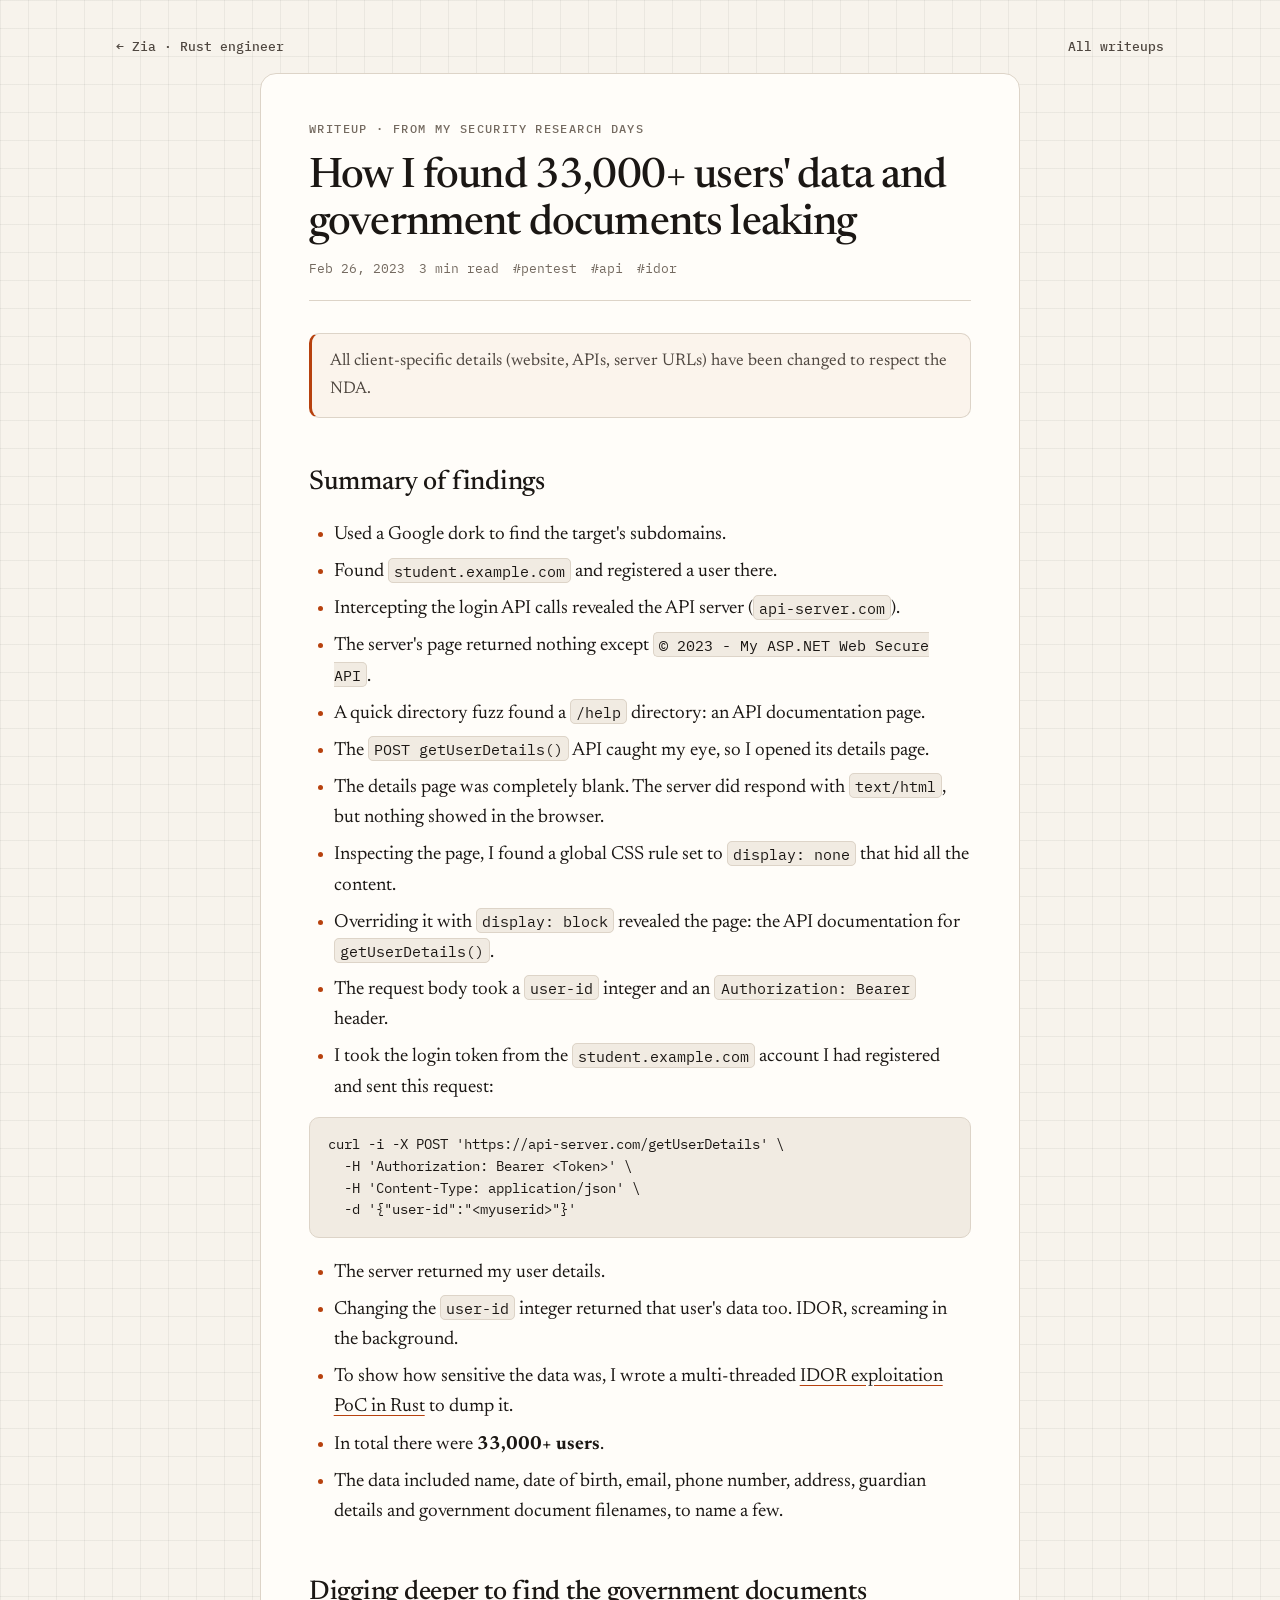
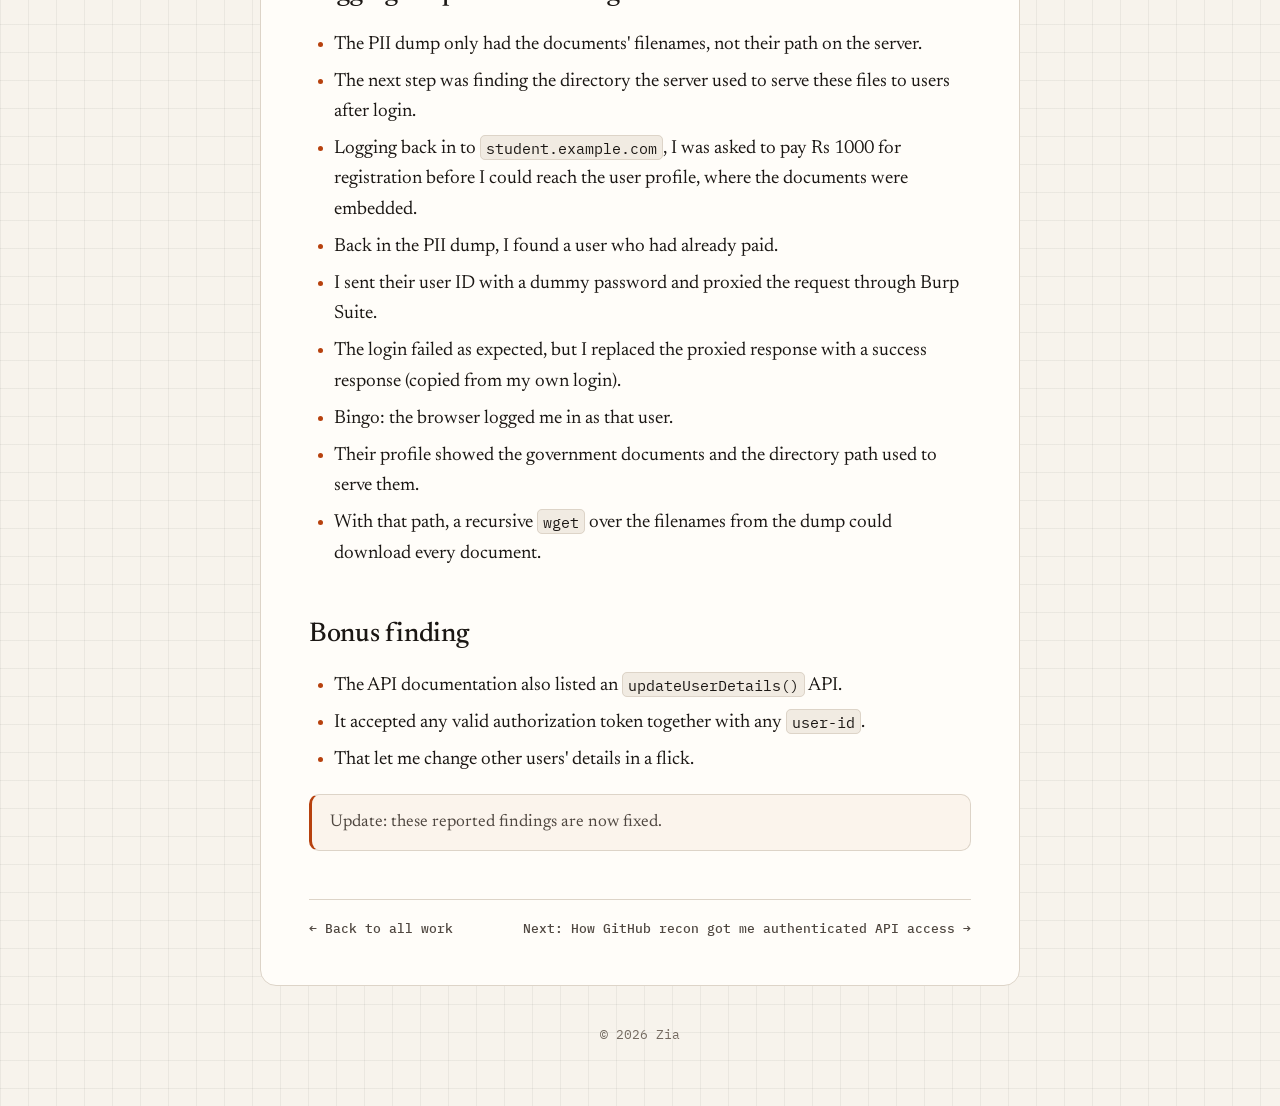
==== writeups/33000-users-data-leak/index.html @ c17f26bb "Replace Jekyll theme starter with hand-written portfolio Plain HTML/CSS site (no build step, .nojeky" ====
<!doctype html>
<html lang="en">
<head>
  <meta charset="utf-8">
  <meta name="viewport" content="width=device-width, initial-scale=1">
  <title>How I found 33,000+ users' data and government documents leaking · Zia</title>
  <meta name="description" content="An IDOR in a hidden API, a Rust PoC to prove it, and a response swap that exposed government ID documents.">
  <meta name="theme-color" content="#f7f3ec">
  <link rel="canonical" href="https://szyth.github.io/writeups/33000-users-data-leak/">
  <meta property="og:type" content="article">
  <meta property="og:title" content="How I found 33,000+ users' data and government documents leaking">
  <meta property="og:description" content="An IDOR in a hidden API, a Rust PoC to prove it, and a response swap that exposed government ID documents.">
  <meta property="og:url" content="https://szyth.github.io/writeups/33000-users-data-leak/">
  <meta property="article:published_time" content="2023-02-26">
  <meta name="twitter:card" content="summary">
  <link rel="icon" href="/assets/favicon.svg" type="image/svg+xml">
  <link rel="preconnect" href="https://fonts.googleapis.com">
  <link rel="preconnect" href="https://fonts.gstatic.com" crossorigin>
  <link href="https://fonts.googleapis.com/css2?family=Newsreader:ital,opsz,wght@0,6..72,400;0,6..72,500;0,6..72,600;1,6..72,400&family=IBM+Plex+Mono:wght@400;500&display=swap" rel="stylesheet">
  <link rel="stylesheet" href="/assets/site.css">
</head>
<body>
<main class="page">
  <nav class="topbar" aria-label="Site">
    <a href="/">← Zia · Rust engineer</a>
    <a href="/#work">All writeups</a>
  </nav>
  <article class="card article">
    <header>
      <span class="kind writeup">Writeup · from my security research days</span>
      <h1>How I found 33,000+ users' data and government documents leaking</h1>
      <div class="meta"><time datetime="2023-02-26">Feb 26, 2023</time><span>3 min read</span><span>#pentest</span><span>#api</span><span>#idor</span></div>
    </header>
    <div class="prose">
<p class="note">All client-specific details (website, APIs, server URLs) have been changed to respect the NDA.</p>

<h2>Summary of findings</h2>
<ul>
  <li>Used a Google dork to find the target's subdomains.</li>
  <li>Found <code>student.example.com</code> and registered a user there.</li>
  <li>Intercepting the login API calls revealed the API server (<code>api-server.com</code>).</li>
  <li>The server's page returned nothing except <code>© 2023 - My ASP.NET Web Secure API</code>.</li>
  <li>A quick directory fuzz found a <code>/help</code> directory: an API documentation page.</li>
  <li>The <code>POST getUserDetails()</code> API caught my eye, so I opened its details page.</li>
  <li>The details page was completely blank. The server did respond with <code>text/html</code>, but nothing showed in the browser.</li>
  <li>Inspecting the page, I found a global CSS rule set to <code>display: none</code> that hid all the content.</li>
  <li>Overriding it with <code>display: block</code> revealed the page: the API documentation for <code>getUserDetails()</code>.</li>
  <li>The request body took a <code>user-id</code> integer and an <code>Authorization: Bearer</code> header.</li>
  <li>I took the login token from the <code>student.example.com</code> account I had registered and sent this request:</li>
</ul>
<pre><code>curl -i -X POST 'https://api-server.com/getUserDetails' \
  -H 'Authorization: Bearer &lt;Token&gt;' \
  -H 'Content-Type: application/json' \
  -d '{"user-id":"&lt;myuserid&gt;"}'</code></pre>
<ul>
  <li>The server returned my user details.</li>
  <li>Changing the <code>user-id</code> integer returned that user's data too. IDOR, screaming in the background.</li>
  <li>To show how sensitive the data was, I wrote a multi-threaded <a href="https://github.com/szyth/idoar">IDOR exploitation PoC in Rust</a> to dump it.</li>
  <li>In total there were <strong>33,000+ users</strong>.</li>
  <li>The data included name, date of birth, email, phone number, address, guardian details and government document filenames, to name a few.</li>
</ul>

<h2>Digging deeper to find the government documents</h2>
<ul>
  <li>The PII dump only had the documents' filenames, not their path on the server.</li>
  <li>The next step was finding the directory the server used to serve these files to users after login.</li>
  <li>Logging back in to <code>student.example.com</code>, I was asked to pay Rs 1000 for registration before I could reach the user profile, where the documents were embedded.</li>
  <li>Back in the PII dump, I found a user who had already paid.</li>
  <li>I sent their user ID with a dummy password and proxied the request through Burp Suite.</li>
  <li>The login failed as expected, but I replaced the proxied response with a success response (copied from my own login).</li>
  <li>Bingo: the browser logged me in as that user.</li>
  <li>Their profile showed the government documents and the directory path used to serve them.</li>
  <li>With that path, a recursive <code>wget</code> over the filenames from the dump could download every document.</li>
</ul>

<h2>Bonus finding</h2>
<ul>
  <li>The API documentation also listed an <code>updateUserDetails()</code> API.</li>
  <li>It accepted any valid authorization token together with any <code>user-id</code>.</li>
  <li>That let me change other users' details in a flick.</li>
</ul>

<p class="note">Update: these reported findings are now fixed.</p>
    </div>
    <nav class="end" aria-label="More">
      <a href="/">← Back to all work</a>
      <a href="/writeups/github-recon-api-access/">Next: How GitHub recon got me authenticated API access →</a>
    </nav>
  </article>
  <footer>© 2026 Zia</footer>
</main>
</body>
</html>
---- assets/site.css ----
:root {
  --paper: #f7f3ec;
  --grid: rgba(27, 23, 20, 0.055);
  --card: #fffdf9;
  --ink: #1b1714;
  --ink-2: #4f4740;
  --ink-3: #746a60;
  --rule: #ddd4c8;
  --rule-2: #c4b8a9;
  --rust: #b7410e;
  --cover: #f1e6db;
  --serif: "Newsreader", Georgia, "Times New Roman", serif;
  --mono: "IBM Plex Mono", ui-monospace, Menlo, monospace;
}
* { box-sizing: border-box; }
body {
  margin: 0; color: var(--ink);
  font: 19px/1.6 var(--serif);
  -webkit-font-smoothing: antialiased;
  background:
    linear-gradient(var(--grid) 1px, transparent 1px) 0 0 / 28px 28px,
    linear-gradient(90deg, var(--grid) 1px, transparent 1px) 0 0 / 28px 28px,
    var(--paper);
}
a { color: inherit; text-decoration-color: var(--rust); text-underline-offset: 4px; text-decoration-thickness: 1px; }
:focus-visible { outline: 2px solid var(--rust); outline-offset: 3px; border-radius: 6px; }
.skip { position: absolute; left: -9999px; }
.skip:focus { left: 16px; top: 12px; z-index: 10; background: var(--card); padding: 8px 12px; border-radius: 8px; }

.page { max-width: 1080px; margin: 0 auto; padding: 40px 16px 64px; }
@media (max-width: 600px) { .page { padding-top: 16px; } }

.card { background: var(--card); border: 1px solid var(--rule); border-radius: 16px; padding: 28px; }

/* ---- info banner ---- */
.me { display: grid; grid-template-columns: auto 1fr auto; gap: 8px 32px; align-items: start; margin-bottom: 28px; }
.me img { width: 96px; height: 96px; border-radius: 50%; object-fit: cover; grid-row: 1 / span 3; }
.me .role { margin: 0; font: 500 12px/1 var(--mono); text-transform: uppercase; letter-spacing: .14em; color: var(--ink-3); }
.me h1 { margin: 6px 0 4px; font-size: clamp(30px, 4.4vw, 44px); line-height: 1.08; font-weight: 400; letter-spacing: -0.02em; }
.me h1 em { color: var(--rust); }
.me .bio { margin: 0; color: var(--ink-2); max-width: 60ch; }
.me .links { grid-column: 3; grid-row: 1 / span 3; display: flex; flex-direction: column; gap: 10px; }
.btn {
  display: inline-flex; justify-content: center; align-items: center;
  padding: 10px 18px; border-radius: 999px;
  font: 500 13px/1 var(--mono); letter-spacing: .02em;
  text-decoration: none; color: var(--ink); background: transparent; border: 1px solid var(--rule-2);
  white-space: nowrap;
}
.btn:hover { border-color: var(--ink); }
.btn.primary { background: var(--ink); color: var(--paper); border-color: var(--ink); }
.btn.primary:hover { background: var(--rust); border-color: var(--rust); }
@media (max-width: 760px) {
  .me { grid-template-columns: 1fr; }
  .me img { grid-row: auto; width: 72px; height: 72px; margin-bottom: 8px; }
  .me .links { grid-column: 1; grid-row: auto; flex-direction: row; flex-wrap: wrap; margin-top: 16px; }
}

/* ---- filters ---- */
.bar { display: flex; align-items: baseline; justify-content: space-between; gap: 12px; margin: 0 0 16px; flex-wrap: wrap; }
.tabs { display: flex; gap: 8px; flex-wrap: wrap; }
.tabs button {
  font: 500 13px/1 var(--mono); letter-spacing: .02em;
  padding: 9px 14px; border-radius: 999px; cursor: pointer;
  border: 1px solid var(--rule-2); background: var(--card); color: var(--ink-2);
}
.tabs button:hover { border-color: var(--ink); color: var(--ink); }
.tabs button[aria-pressed="true"] { background: var(--ink); border-color: var(--ink); color: var(--paper); }
.count { font: 12px var(--mono); color: var(--ink-3); }

/* ---- cards ---- */
.grid { display: grid; gap: 16px; grid-template-columns: repeat(3, 1fr); }
@media (max-width: 900px) { .grid { grid-template-columns: repeat(2, 1fr); } }
@media (max-width: 600px) { .grid { grid-template-columns: 1fr; } }

.item { display: flex; flex-direction: column; gap: 10px; text-decoration: none; padding: 24px; transition: border-color .15s, transform .15s; }
.item:hover { border-color: var(--rule-2); transform: translateY(-2px); }
.item:hover h2 { text-decoration: underline; text-decoration-color: var(--rust); text-underline-offset: 4px; text-decoration-thickness: 1px; }
.item[hidden] { display: none; }
@media (prefers-reduced-motion: reduce) { .item { transition: none; } .item:hover { transform: none; } }

.cover {
  margin: -24px -24px 6px; height: 132px; border-radius: 15px 15px 0 0; border-bottom: 1px solid var(--rule);
  display: flex; align-items: flex-end; gap: 12px; padding: 14px 18px;
  font: 500 12px/1.3 var(--mono); color: var(--ink-2);
  background:
    linear-gradient(var(--grid) 1px, transparent 1px) 0 0 / 14px 14px,
    linear-gradient(90deg, var(--grid) 1px, transparent 1px) 0 0 / 14px 14px,
    var(--cover);
}
.cover b { font: 400 54px/0.9 var(--serif); color: var(--rust); margin-right: auto; }
.cover span { text-align: right; }

.kind { font: 500 11.5px/1 var(--mono); text-transform: uppercase; letter-spacing: .12em; }
.kind.project { color: var(--rust); }
.kind.writeup { color: var(--ink-3); }
.item h2 { margin: 0; font-size: 23px; line-height: 1.22; font-weight: 500; letter-spacing: -0.01em; }
.item p { margin: 0; color: var(--ink-2); font-size: 17.5px; line-height: 1.55; }
.meta { margin-top: auto; padding-top: 10px; border-top: 1px solid var(--rule); display: flex; flex-wrap: wrap; gap: 4px 14px; font: 12.5px var(--mono); color: var(--ink-3); }

.empty { grid-column: 1 / -1; text-align: center; padding: 40px 24px; color: var(--ink-2); border-style: dashed; }
.empty[hidden] { display: none; }

footer { margin-top: 40px; text-align: center; font: 12.5px var(--mono); color: var(--ink-3); }

/* ---- 404 ---- */
.notfound { max-width: 640px; margin: 10vh auto 0; }
.notfound pre { font: 14px/1.7 var(--mono); color: var(--ink-2); white-space: pre-wrap; margin: 0 0 24px; }
.notfound pre b { color: var(--rust); font-weight: 500; }

/* ---- writeup pages ---- */
.topbar { display: flex; justify-content: space-between; align-items: center; gap: 12px; margin-bottom: 20px; font: 500 13px/1 var(--mono); }
.topbar a { text-decoration: none; color: var(--ink-2); }
.topbar a:hover { color: var(--rust); }
.article { max-width: 760px; margin: 0 auto; padding: 40px 48px 48px; }
@media (max-width: 700px) { .article { padding: 24px 20px 32px; } }
.article header { border-bottom: 1px solid var(--rule); padding-bottom: 24px; margin-bottom: 32px; }
.article h1 { margin: 10px 0 12px; font-size: clamp(30px, 5vw, 42px); line-height: 1.12; font-weight: 500; letter-spacing: -0.02em; }
.article .meta { border: 0; padding: 0; margin: 0; }
.prose > * + * { margin-top: 1.05em; }
.prose p, .prose ul, .prose ol, .prose pre, .prose figure, .prose table { margin-bottom: 0; }
.prose h2 { font-size: 27px; font-weight: 500; letter-spacing: -0.01em; line-height: 1.25; margin: 1.8em 0 0; }
.prose h3 { font-size: 21px; font-weight: 600; margin: 1.4em 0 0; }
.prose ul, .prose ol { padding-left: 1.3em; }
.prose li + li { margin-top: .35em; }
.prose li::marker { color: var(--rust); }
.prose a { text-decoration: underline; text-decoration-color: var(--rust); }
.prose a:hover { color: var(--rust); }
.prose code { font: .8em var(--mono); background: #f1ebe2; border: 1px solid var(--rule); padding: .1em .35em; border-radius: 5px; overflow-wrap: anywhere; }
.prose pre { background: #f1ebe2; border: 1px solid var(--rule); border-radius: 10px; padding: 16px 18px; overflow-x: auto; font: 13.5px/1.6 var(--mono); }
.prose pre code { background: none; border: 0; padding: 0; font-size: inherit; overflow-wrap: normal; }
.prose figure { margin-left: 0; margin-right: 0; }
.prose img { max-width: 100%; height: auto; display: block; border: 1px solid var(--rule); border-radius: 10px; }
.prose figcaption { margin-top: 8px; font: 12.5px var(--mono); color: var(--ink-3); text-align: center; }
.prose hr { border: 0; border-top: 1px solid var(--rule); margin: 2em 0; }
.note { padding: 14px 18px; border: 1px solid var(--rule); border-left: 3px solid var(--rust); border-radius: 10px; background: #fbf4ec; font-size: 17px; color: var(--ink-2); }
.kaomoji { font: 500 22px var(--mono); color: var(--rust); }
.end { margin-top: 48px; padding-top: 20px; border-top: 1px solid var(--rule); display: flex; justify-content: space-between; gap: 12px; flex-wrap: wrap; font: 500 13px var(--mono); }
.end a { text-decoration: none; color: var(--ink-2); }
.end a:hover { color: var(--rust); }
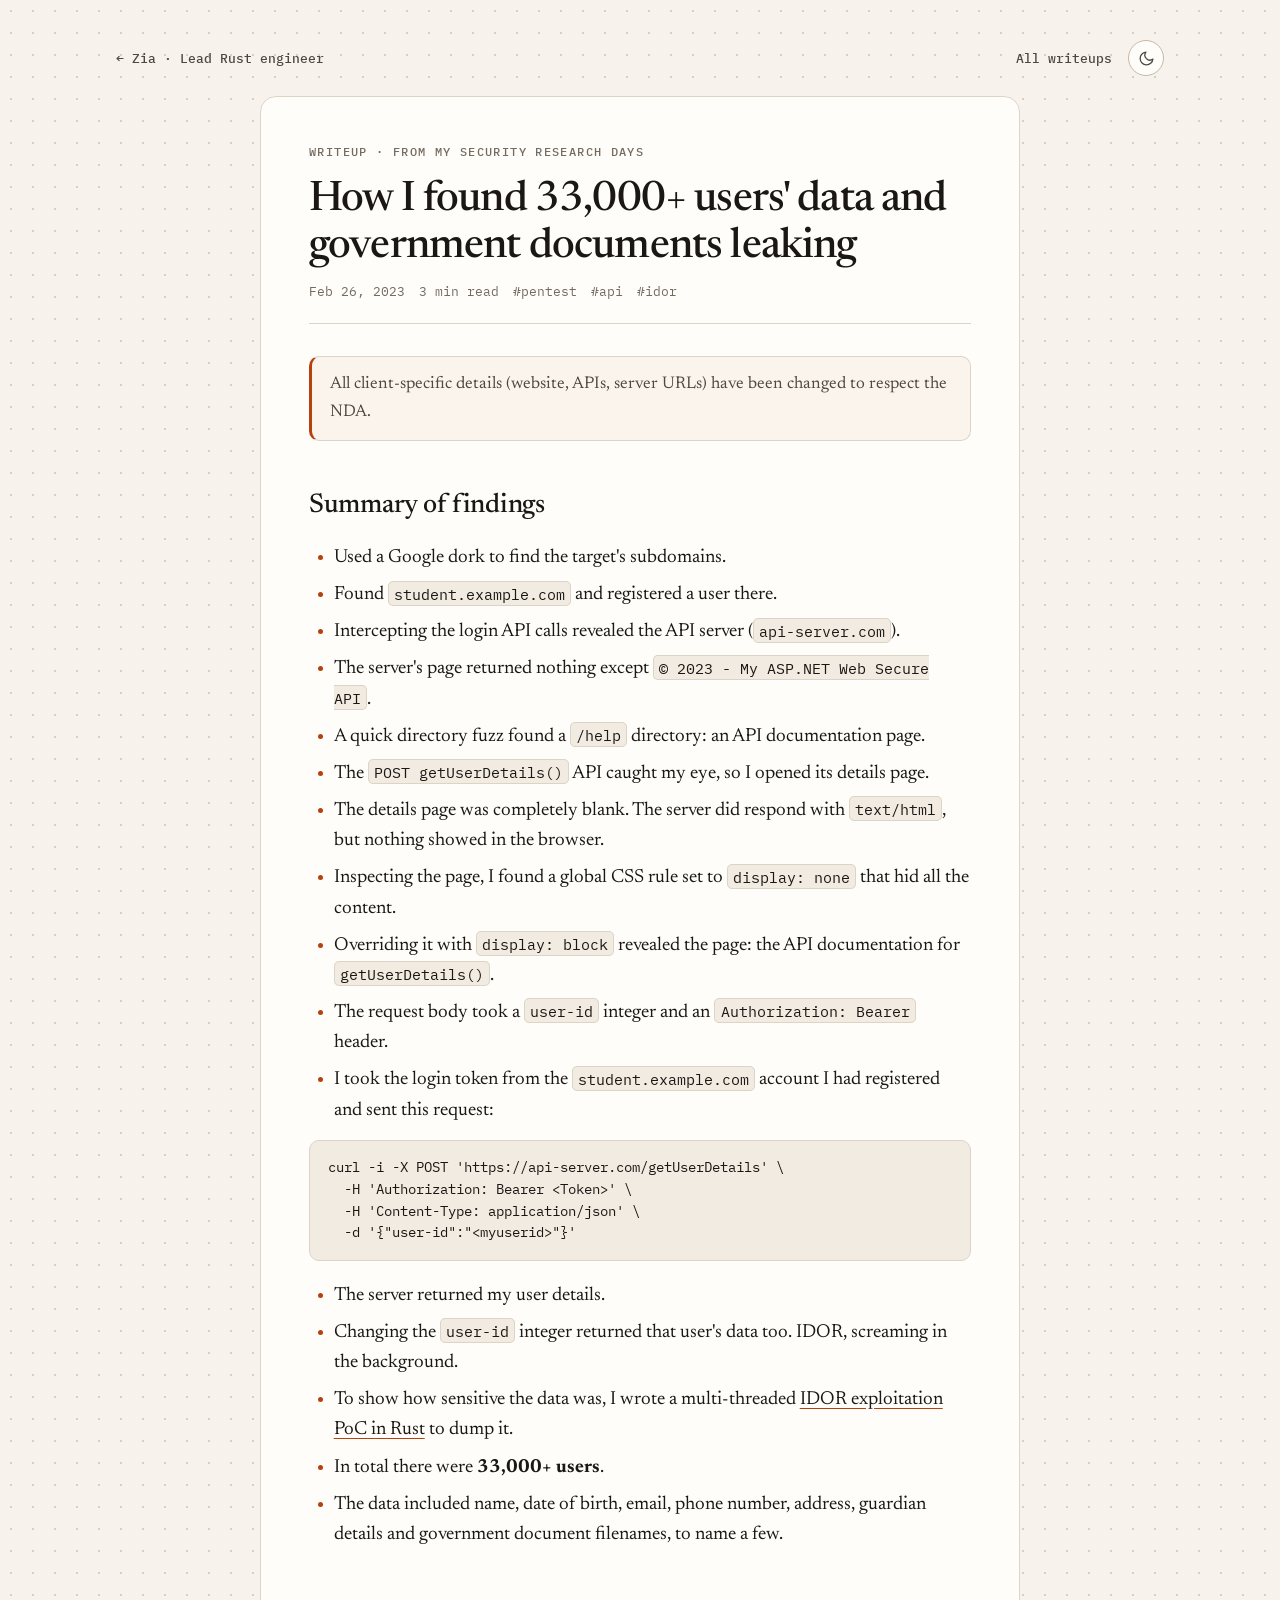
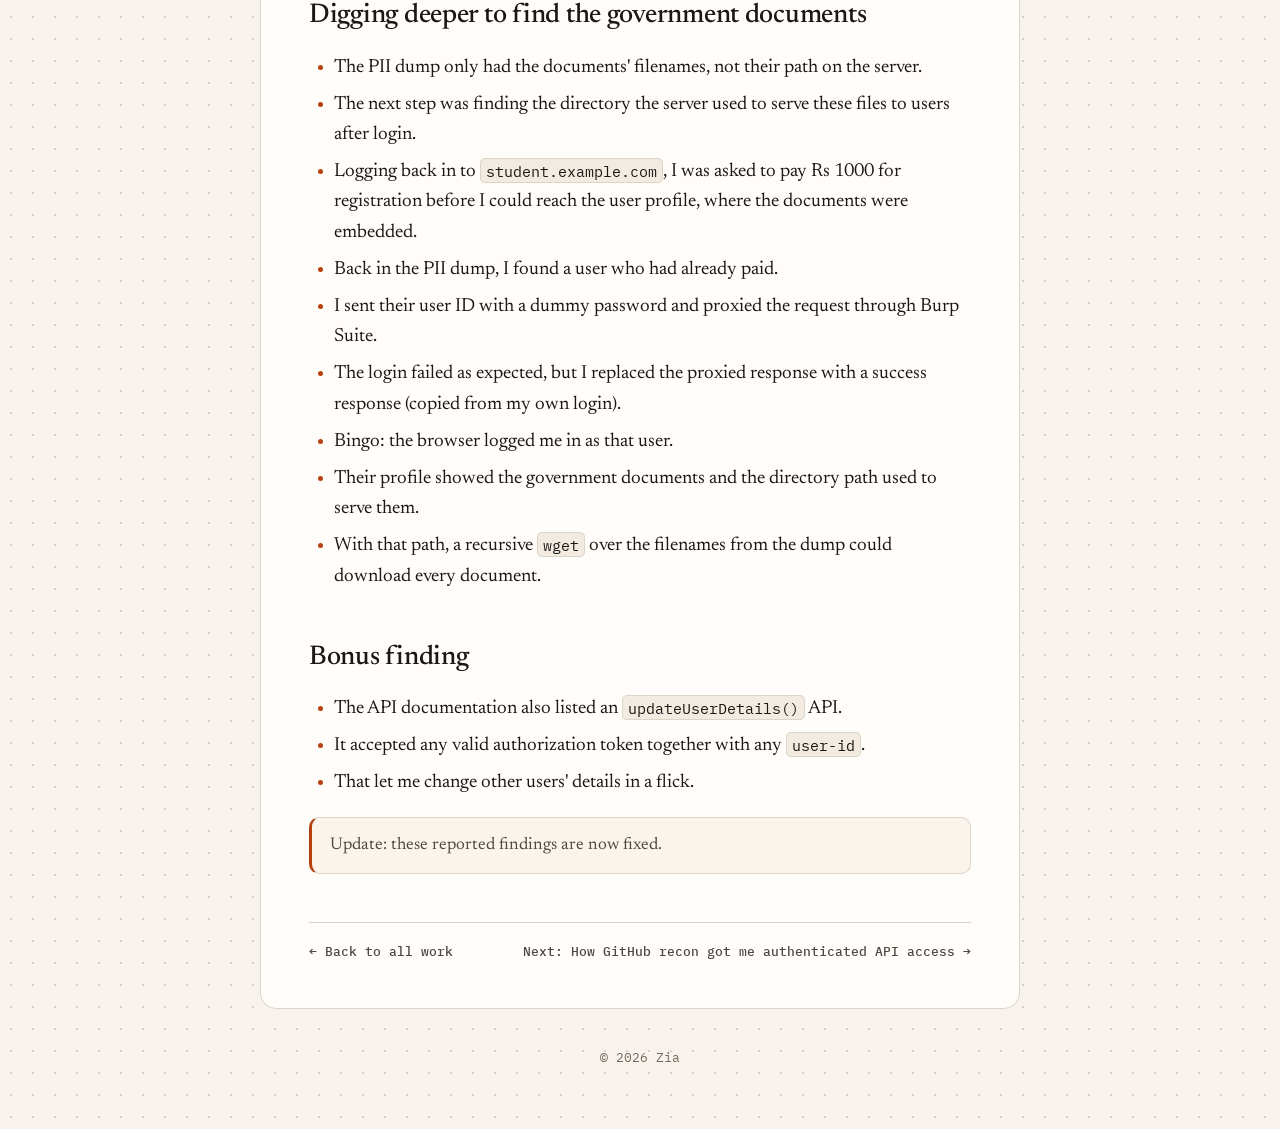
==== commit 3e41fa10: "Add dark theme, new headline and bio, archive old posts - Light/dark theme toggle that follows the O" ====
--- a/writeups/33000-users-data-leak/index.html
+++ b/writeups/33000-users-data-leak/index.html
@@ -18,12 +18,13 @@
   <link rel="preconnect" href="https://fonts.gstatic.com" crossorigin>
   <link href="https://fonts.googleapis.com/css2?family=Newsreader:ital,opsz,wght@0,6..72,400;0,6..72,500;0,6..72,600;1,6..72,400&family=IBM+Plex+Mono:wght@400;500&display=swap" rel="stylesheet">
   <link rel="stylesheet" href="/assets/site.css">
+  <script src="/assets/theme.js"></script>
 </head>
 <body>
 <main class="page">
   <nav class="topbar" aria-label="Site">
-    <a href="/">← Zia · Rust engineer</a>
-    <a href="/#work">All writeups</a>
+    <a href="/">← Zia · Lead Rust engineer</a>
+    <span class="end-group"><a href="/#work">All writeups</a></span>
   </nav>
   <article class="card article">
     <header>
--- a/assets/site.css
+++ b/assets/site.css
@@ -1,6 +1,10 @@
 :root {
   --paper: #f7f3ec;
-  --grid: rgba(27, 23, 20, 0.055);
+  --dot: rgba(27, 23, 20, 0.16);
+  --cover-grid: rgba(27, 23, 20, 0.032);
+  --code: #f1ebe2;
+  --note: #fbf4ec;
+  color-scheme: light;
   --card: #fffdf9;
   --ink: #1b1714;
   --ink-2: #4f4740;
@@ -12,14 +16,33 @@
   --serif: "Newsreader", Georgia, "Times New Roman", serif;
   --mono: "IBM Plex Mono", ui-monospace, Menlo, monospace;
 }
+
+/* ---- dark theme: follows the OS unless the toggle picked one ---- */
+@media (prefers-color-scheme: dark) {
+  :root:not([data-theme="light"]) {
+    --paper: #171513; --dot: rgba(240, 230, 215, 0.10); --card: #201d1a;
+    --ink: #ece4d8; --ink-2: #bfb4a6; --ink-3: #8f8578;
+    --rule: #34302b; --rule-2: #4a443d; --rust: #e0703a;
+    --cover: #2a2622; --cover-grid: rgba(240, 230, 215, 0.04);
+    --code: #2a2622; --note: #261f1a;
+    color-scheme: dark;
+  }
+}
+:root[data-theme="dark"] {
+    --paper: #171513; --dot: rgba(240, 230, 215, 0.10); --card: #201d1a;
+    --ink: #ece4d8; --ink-2: #bfb4a6; --ink-3: #8f8578;
+    --rule: #34302b; --rule-2: #4a443d; --rust: #e0703a;
+    --cover: #2a2622; --cover-grid: rgba(240, 230, 215, 0.04);
+    --code: #2a2622; --note: #261f1a;
+    color-scheme: dark;
+}
 * { box-sizing: border-box; }
 body {
   margin: 0; color: var(--ink);
   font: 19px/1.6 var(--serif);
   -webkit-font-smoothing: antialiased;
   background:
-    linear-gradient(var(--grid) 1px, transparent 1px) 0 0 / 28px 28px,
-    linear-gradient(90deg, var(--grid) 1px, transparent 1px) 0 0 / 28px 28px,
+    radial-gradient(var(--dot) 1px, transparent 1.4px) 0 0 / 22px 22px,
     var(--paper);
 }
 a { color: inherit; text-decoration-color: var(--rust); text-underline-offset: 4px; text-decoration-thickness: 1px; }
@@ -34,12 +57,16 @@
 
 /* ---- info banner ---- */
 .me { display: grid; grid-template-columns: auto 1fr auto; gap: 8px 32px; align-items: start; margin-bottom: 28px; }
-.me img { width: 96px; height: 96px; border-radius: 50%; object-fit: cover; grid-row: 1 / span 3; }
+.me img { width: 96px; height: 96px; border-radius: 50%; object-fit: cover; grid-row: 1 / span 4; }
 .me .role { margin: 0; font: 500 12px/1 var(--mono); text-transform: uppercase; letter-spacing: .14em; color: var(--ink-3); }
 .me h1 { margin: 6px 0 4px; font-size: clamp(30px, 4.4vw, 44px); line-height: 1.08; font-weight: 400; letter-spacing: -0.02em; }
 .me h1 em { color: var(--rust); }
 .me .bio { margin: 0; color: var(--ink-2); max-width: 60ch; }
-.me .links { grid-column: 3; grid-row: 1 / span 3; display: flex; flex-direction: column; gap: 10px; }
+.me .links { grid-column: 3; grid-row: 1 / span 4; display: flex; flex-direction: column; gap: 10px; }
+.me .tags { list-style: none; margin: 10px 0 0; padding: 0; display: flex; flex-wrap: wrap; gap: 8px; }
+.me .tags { gap: 6px 20px; }
+.me .tags li { font: 500 11.5px/1.4 var(--mono); text-transform: uppercase; letter-spacing: .1em; color: var(--ink-3); }
+.me .tags li::before { content: "✓"; color: var(--rust); margin-right: 7px; }
 .btn {
   display: inline-flex; justify-content: center; align-items: center;
   padding: 10px 18px; border-radius: 999px;
@@ -47,6 +74,7 @@
   text-decoration: none; color: var(--ink); background: transparent; border: 1px solid var(--rule-2);
   white-space: nowrap;
 }
+.btn svg { width: 16px; height: 16px; margin-right: 8px; flex: none; }
 .btn:hover { border-color: var(--ink); }
 .btn.primary { background: var(--ink); color: var(--paper); border-color: var(--ink); }
 .btn.primary:hover { background: var(--rust); border-color: var(--rust); }
@@ -84,8 +112,8 @@
   display: flex; align-items: flex-end; gap: 12px; padding: 14px 18px;
   font: 500 12px/1.3 var(--mono); color: var(--ink-2);
   background:
-    linear-gradient(var(--grid) 1px, transparent 1px) 0 0 / 14px 14px,
-    linear-gradient(90deg, var(--grid) 1px, transparent 1px) 0 0 / 14px 14px,
+    linear-gradient(var(--cover-grid) 1px, transparent 1px) 0 0 / 14px 14px,
+    linear-gradient(90deg, var(--cover-grid) 1px, transparent 1px) 0 0 / 14px 14px,
     var(--cover);
 }
 .cover b { font: 400 54px/0.9 var(--serif); color: var(--rust); margin-right: auto; }
@@ -126,15 +154,36 @@
 .prose li::marker { color: var(--rust); }
 .prose a { text-decoration: underline; text-decoration-color: var(--rust); }
 .prose a:hover { color: var(--rust); }
-.prose code { font: .8em var(--mono); background: #f1ebe2; border: 1px solid var(--rule); padding: .1em .35em; border-radius: 5px; overflow-wrap: anywhere; }
-.prose pre { background: #f1ebe2; border: 1px solid var(--rule); border-radius: 10px; padding: 16px 18px; overflow-x: auto; font: 13.5px/1.6 var(--mono); }
+.prose code { font: .8em var(--mono); background: var(--code); border: 1px solid var(--rule); padding: .1em .35em; border-radius: 5px; overflow-wrap: anywhere; }
+.prose pre { background: var(--code); border: 1px solid var(--rule); border-radius: 10px; padding: 16px 18px; overflow-x: auto; font: 13.5px/1.6 var(--mono); }
 .prose pre code { background: none; border: 0; padding: 0; font-size: inherit; overflow-wrap: normal; }
 .prose figure { margin-left: 0; margin-right: 0; }
 .prose img { max-width: 100%; height: auto; display: block; border: 1px solid var(--rule); border-radius: 10px; }
 .prose figcaption { margin-top: 8px; font: 12.5px var(--mono); color: var(--ink-3); text-align: center; }
 .prose hr { border: 0; border-top: 1px solid var(--rule); margin: 2em 0; }
-.note { padding: 14px 18px; border: 1px solid var(--rule); border-left: 3px solid var(--rust); border-radius: 10px; background: #fbf4ec; font-size: 17px; color: var(--ink-2); }
+.note { padding: 14px 18px; border: 1px solid var(--rule); border-left: 3px solid var(--rust); border-radius: 10px; background: var(--note); font-size: 17px; color: var(--ink-2); }
 .kaomoji { font: 500 22px var(--mono); color: var(--rust); }
 .end { margin-top: 48px; padding-top: 20px; border-top: 1px solid var(--rule); display: flex; justify-content: space-between; gap: 12px; flex-wrap: wrap; font: 500 13px var(--mono); }
 .end a { text-decoration: none; color: var(--ink-2); }
 .end a:hover { color: var(--rust); }
+
+/* ---- theme toggle ---- */
+.theme-toggle {
+  position: fixed; right: 16px; bottom: 16px; z-index: 30;
+  width: 44px; height: 44px; border-radius: 50%; cursor: pointer;
+  display: grid; place-items: center;
+  background: var(--card); color: var(--ink-2); border: 1px solid var(--rule-2);
+  box-shadow: 0 4px 14px rgba(0, 0, 0, 0.08);
+}
+.theme-toggle:hover { color: var(--rust); border-color: var(--ink-3); }
+.theme-toggle svg { width: 20px; height: 20px; }
+.theme-toggle.in-bar { position: static; width: 36px; height: 36px; box-shadow: none; }
+.theme-toggle.in-bar svg { width: 17px; height: 17px; }
+.topbar .end-group { display: flex; align-items: center; gap: 16px; }
+.theme-toggle .sun { display: none; }
+:root[data-theme="dark"] .theme-toggle .sun { display: block; }
+:root[data-theme="dark"] .theme-toggle .moon { display: none; }
+@media (prefers-color-scheme: dark) {
+  :root:not([data-theme="light"]) .theme-toggle .sun { display: block; }
+  :root:not([data-theme="light"]) .theme-toggle .moon { display: none; }
+}
